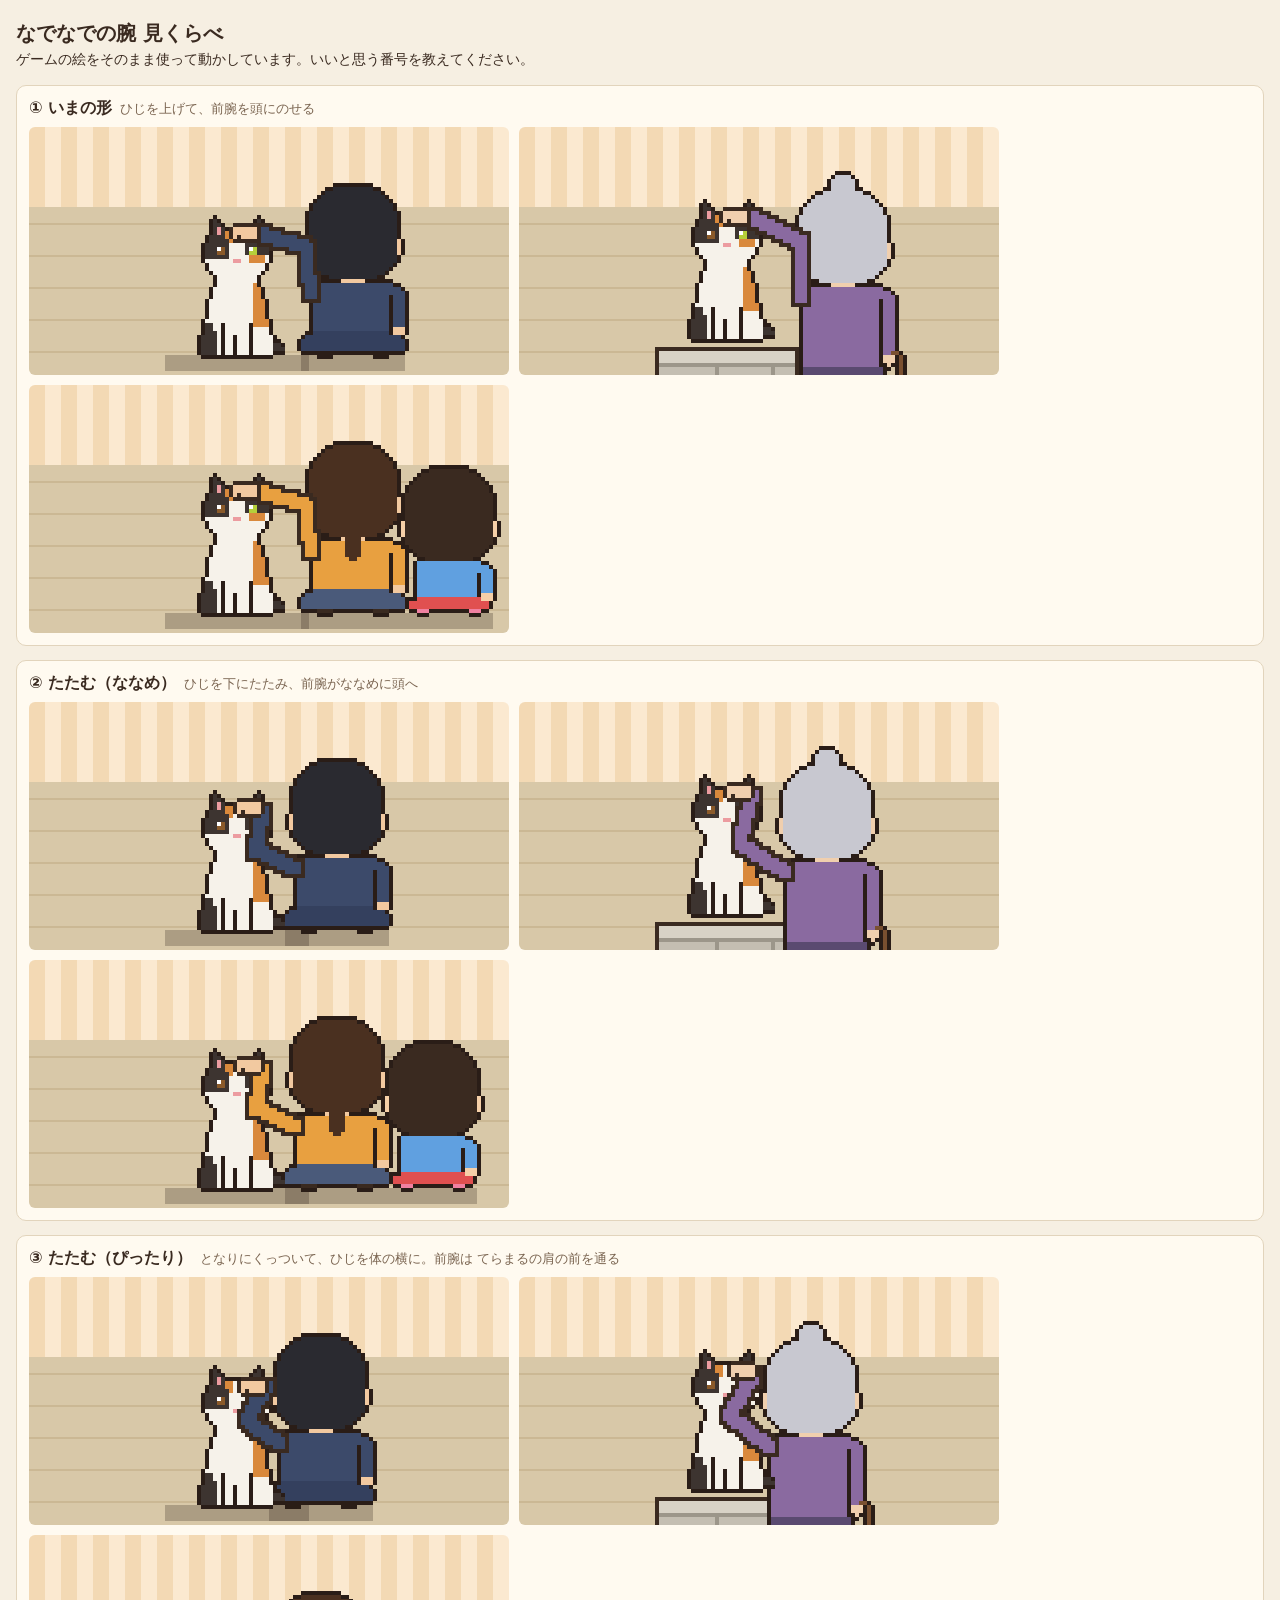
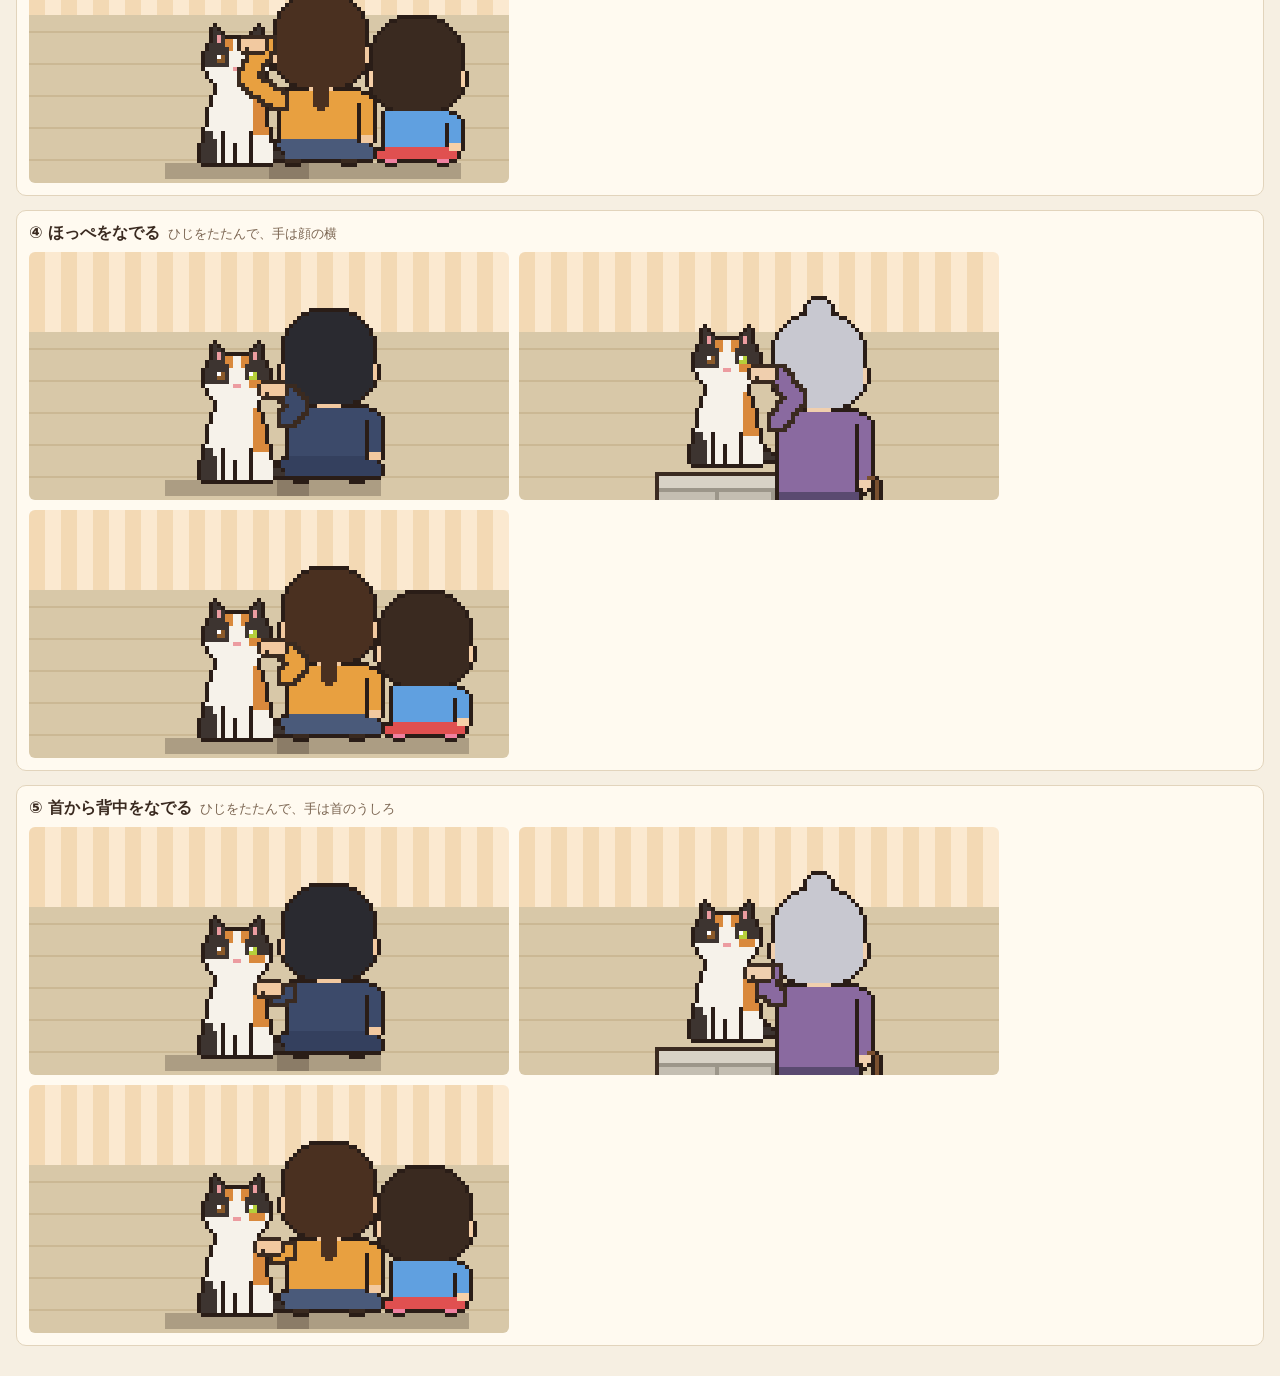
==== sample/arm.html @ d2ca5c2f "なでなでの腕の形を見くらべるサンプルページ（sample/arm.html）。腕の形を ARM_STYLE（あいだ・長さ・ひじの向き・手の位置）で切りかえられるように Co-Authored-By: " ====
<!doctype html>
<html lang="ja">
<head>
  <meta charset="utf-8">
  <base href="../">
  <meta name="viewport" content="width=device-width, initial-scale=1">
  <title>なでなでの腕 見くらべ</title>
  <style>
    :root { --bg: #f6efe2; --ink: #3a2a20; --card: #fffaf0; --line: #e2d4bc; }
    body { margin: 0; background: var(--bg); color: var(--ink); font-family: system-ui, sans-serif; }
    main { max-width: 1520px; margin: 0 auto; padding: 16px; }
    h1 { font-size: 20px; margin: 4px 0 4px; }
    p.note { margin: 0 0 16px; font-size: 14px; }
    section { background: var(--card); border: 1px solid var(--line); border-radius: 10px; padding: 12px; margin-bottom: 14px; }
    h2 { font-size: 16px; margin: 0 0 8px; }
    h2 span { font-weight: normal; font-size: 13px; margin-left: 8px; color: #7a6450; }
    .row { display: flex; gap: 10px; flex-wrap: wrap; }
    canvas.view { width: 480px; max-width: 100%; image-rendering: pixelated; border-radius: 6px; }
    /* ゲームの画面（スプライトを作るために動かすだけ。見せない） */
    #screen, #rotate { display: none !important; }
  </style>
</head>
<body>
  <canvas id="screen" width="320" height="180"></canvas>
  <div id="rotate"><canvas id="rotate-cat" width="22" height="11"></canvas></div>
  <main>
    <h1>なでなでの腕 見くらべ</h1>
    <p class="note">ゲームの絵をそのまま使って動かしています。いいと思う番号を教えてください。</p>
    <div id="list"></div>
  </main>
  <script type="module" src="src/main.js"></script>
  <script type="module">
    import { KamatteScene } from './src/scenes/kamatte.js';

    // 腕の形の候補（gap：てらまると人のあいだ、k：腕の長さ、elbow：ひじの向き、tx・ty：手の位置）
    const STYLES = [
      { name: '① いまの形', sub: 'ひじを上げて、前腕を頭にのせる', arm: { gap: 12, k: 0.56, elbow: 'up', tx: 0, ty: 0 } },
      { name: '② たたむ（ななめ）', sub: 'ひじを下にたたみ、前腕がななめに頭へ', arm: { gap: 8, k: 0.6, elbow: 'down', tx: 1, ty: 0 } },
      { name: '③ たたむ（ぴったり）', sub: 'となりにくっついて、ひじを体の横に。前腕は てらまるの肩の前を通る', arm: { gap: 4, k: 0.66, elbow: 'down', tx: 2, ty: 1 } },
      { name: '④ ほっぺをなでる', sub: 'ひじをたたんで、手は顔の横', arm: { gap: 6, k: 0.62, elbow: 'down', tx: 7, ty: 8 } },
      { name: '⑤ 首から背中をなでる', sub: 'ひじをたたんで、手は首のうしろ', arm: { gap: 6, k: 0.62, elbow: 'down', tx: 6, ty: 14 } },
    ];
    const WHO = ['salaryman', 'grandma', 'family'];

    function waitGame() {
      return new Promise((ok) => {
        const tick = () => (window.teramaru?.scenes ? ok(window.teramaru) : setTimeout(tick, 50));
        tick();
      });
    }

    const game = await waitGame();
    await new Promise((ok) => setTimeout(ok, 300));
    game.startPlay('jutaku');
    await new Promise((ok) => setTimeout(ok, 300));
    const play = game.scenes.top();
    const targetOf = (id) => play.spawner.targets.find((x) => x.id === id);

    const views = [];
    const list = document.getElementById('list');
    for (const st of STYLES) {
      const sec = document.createElement('section');
      sec.innerHTML = `<h2>${st.name}<span>${st.sub}</span></h2>`;
      const row = document.createElement('div');
      row.className = 'row';
      for (const id of WHO) {
        const t = targetOf(id);
        if (!t) continue;
        const sc = new KamatteScene(game, play, t, 'nade');
        sc.armStyle = st.arm;
        sc.phase = 'play';
        const cv = document.createElement('canvas');
        cv.className = 'view';
        cv.width = 240;
        cv.height = 124;
        const ctx = cv.getContext('2d');
        ctx.imageSmoothingEnabled = false;
        row.appendChild(cv);
        views.push({ sc, ctx });
      }
      sec.appendChild(row);
      list.appendChild(sec);
    }

    let last = performance.now();
    function frame(now) {
      const dt = Math.min(0.05, (now - last) / 1000);
      last = now;
      for (const v of views) {
        v.sc.pt += dt;
        v.ctx.clearRect(0, 0, 240, 124);
        v.sc.drawStage(v.ctx, { x: 0, y: 0 });
      }
      requestAnimationFrame(frame);
    }
    requestAnimationFrame(frame);
  </script>
</body>
</html>
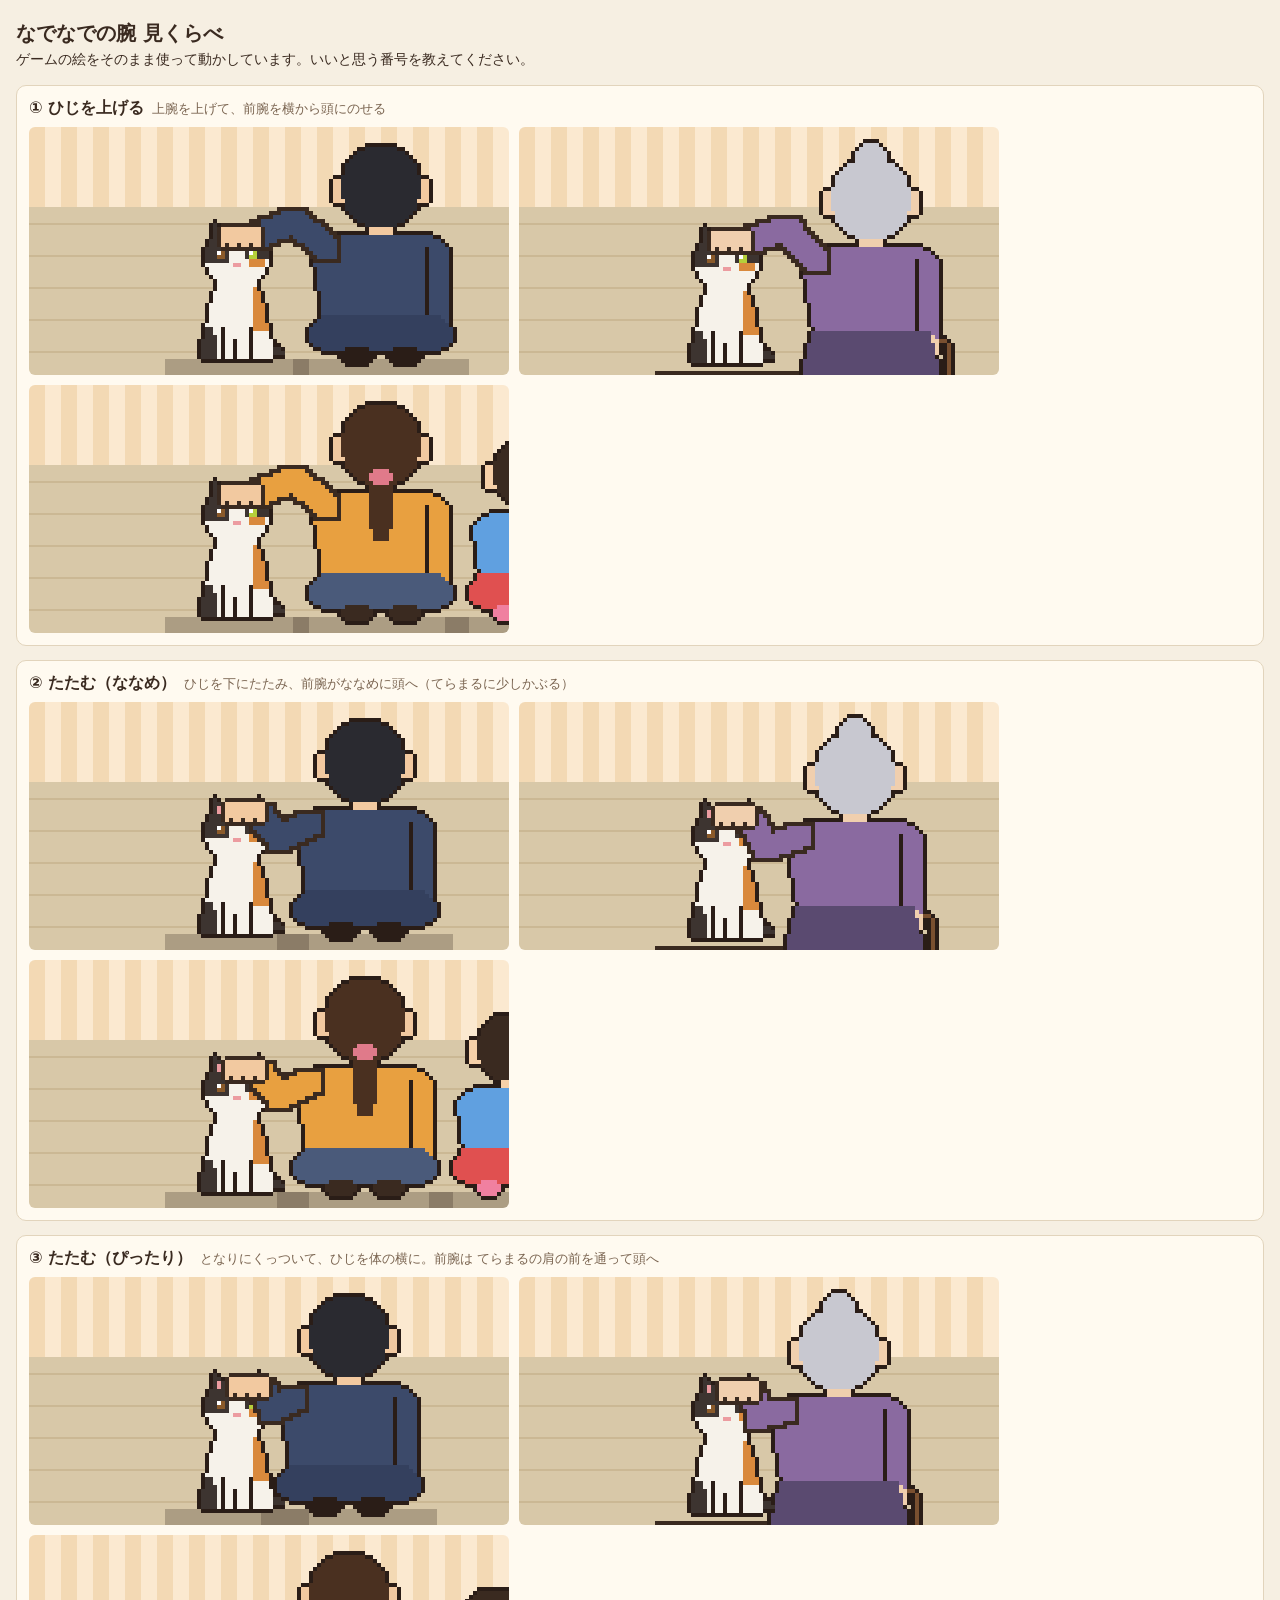
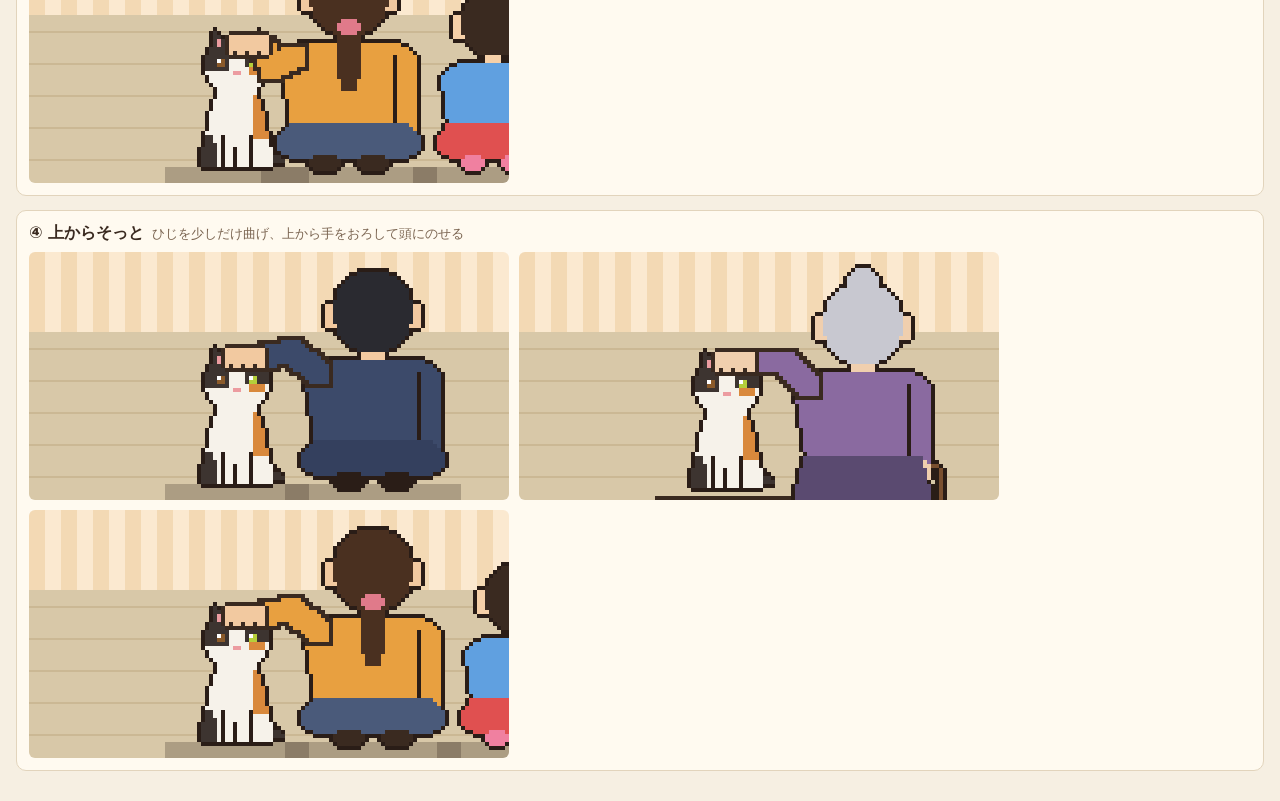
==== commit a59eb2be: "人のなでなで（アップ）：人を大きいうしろ姿に（本物に近い比率で、この大きさで1ドットずつ描く）。腕・手も大きく。見出しは左上へ。サンプルページは頭をなでる腕の形4つ Co-Authored-By: C" ====
--- a/sample/arm.html
+++ b/sample/arm.html
@@ -34,11 +34,10 @@
 
     // 腕の形の候補（gap：てらまると人のあいだ、k：腕の長さ、elbow：ひじの向き、tx・ty：手の位置）
     const STYLES = [
-      { name: '① いまの形', sub: 'ひじを上げて、前腕を頭にのせる', arm: { gap: 12, k: 0.56, elbow: 'up', tx: 0, ty: 0 } },
-      { name: '② たたむ（ななめ）', sub: 'ひじを下にたたみ、前腕がななめに頭へ', arm: { gap: 8, k: 0.6, elbow: 'down', tx: 1, ty: 0 } },
-      { name: '③ たたむ（ぴったり）', sub: 'となりにくっついて、ひじを体の横に。前腕は てらまるの肩の前を通る', arm: { gap: 4, k: 0.66, elbow: 'down', tx: 2, ty: 1 } },
-      { name: '④ ほっぺをなでる', sub: 'ひじをたたんで、手は顔の横', arm: { gap: 6, k: 0.62, elbow: 'down', tx: 7, ty: 8 } },
-      { name: '⑤ 首から背中をなでる', sub: 'ひじをたたんで、手は首のうしろ', arm: { gap: 6, k: 0.62, elbow: 'down', tx: 6, ty: 14 } },
+      { name: '① ひじを上げる', sub: '上腕を上げて、前腕を横から頭にのせる', arm: { gap: 10, k: 0.56, elbow: 'up', tx: 0, ty: 0 } },
+      { name: '② たたむ（ななめ）', sub: 'ひじを下にたたみ、前腕がななめに頭へ（てらまるに少しかぶる）', arm: { gap: 6, k: 0.6, elbow: 'down', tx: 1, ty: 0 } },
+      { name: '③ たたむ（ぴったり）', sub: 'となりにくっついて、ひじを体の横に。前腕は てらまるの肩の前を通って頭へ', arm: { gap: 2, k: 0.66, elbow: 'down', tx: 2, ty: 0 } },
+      { name: '④ 上からそっと', sub: 'ひじを少しだけ曲げ、上から手をおろして頭にのせる', arm: { gap: 8, k: 0.52, elbow: 'up', tx: 1, ty: -1 } },
     ];
     const WHO = ['salaryman', 'grandma', 'family'];
 
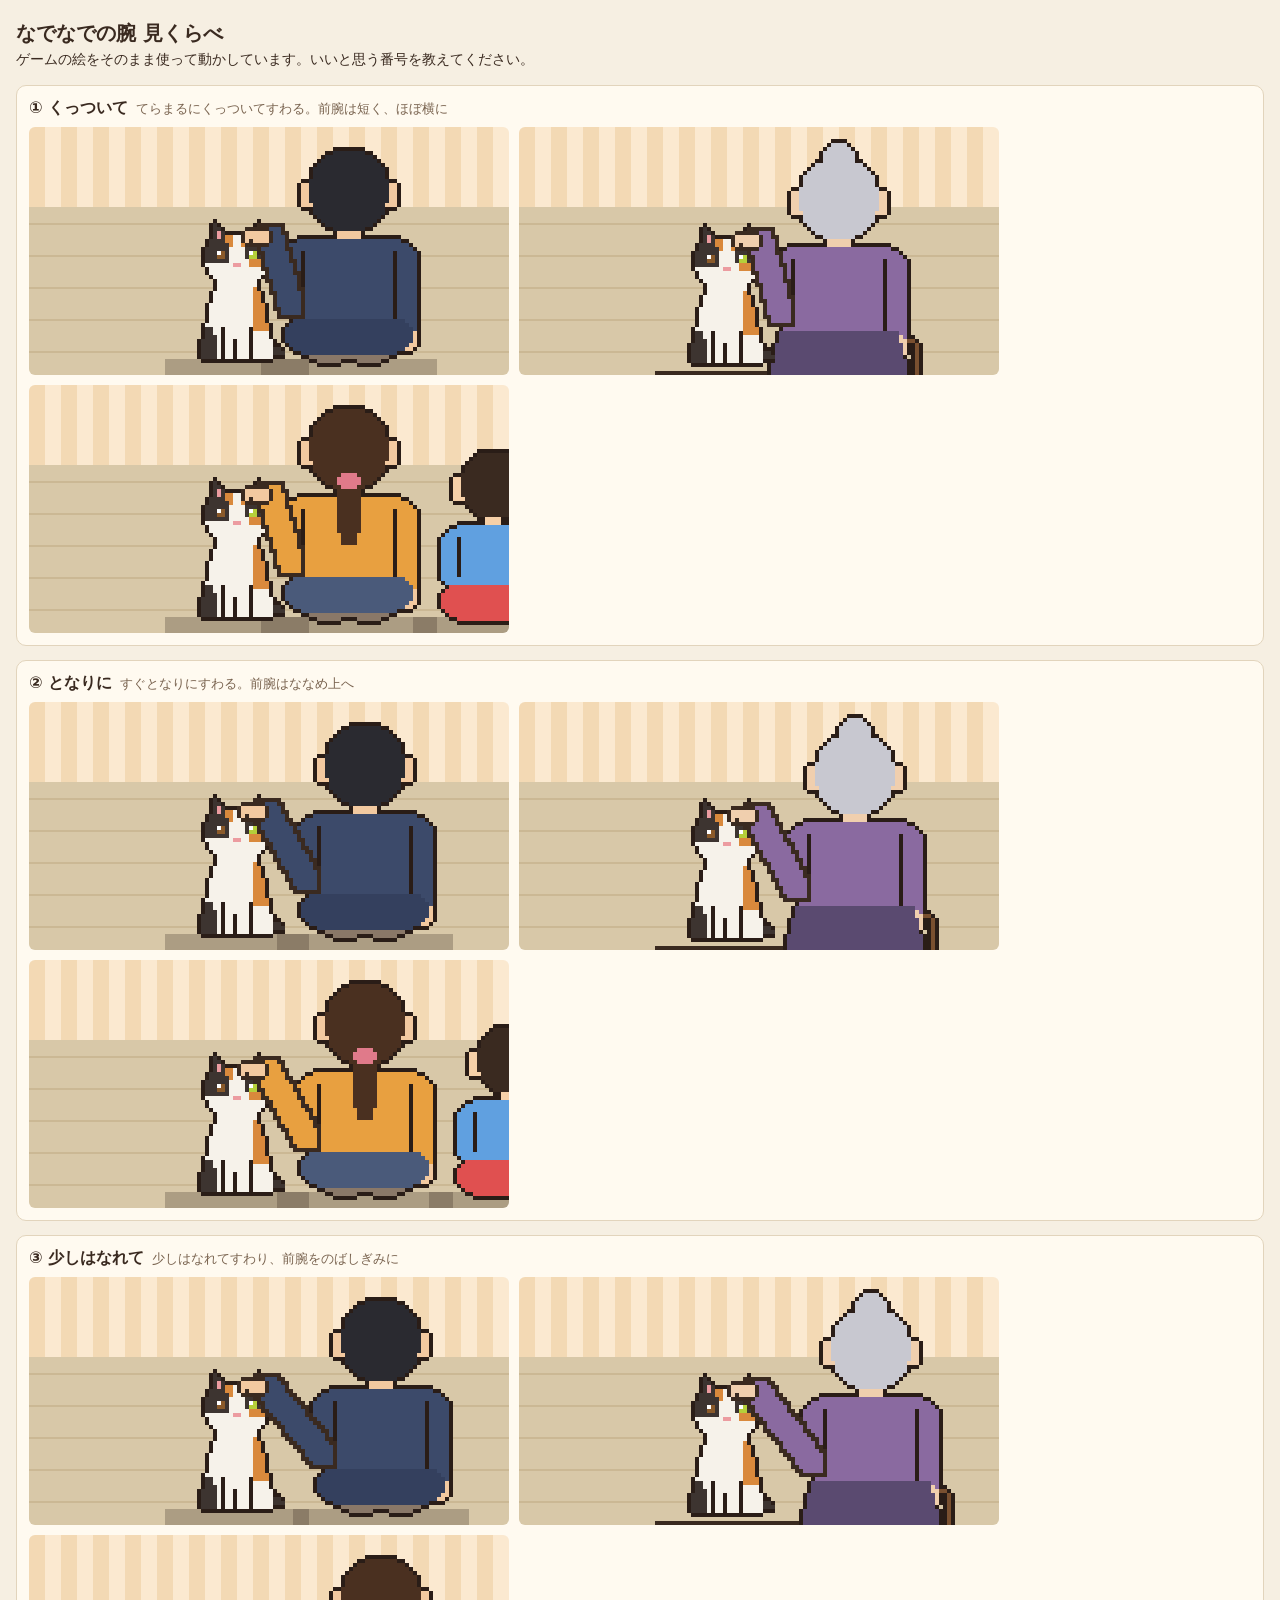
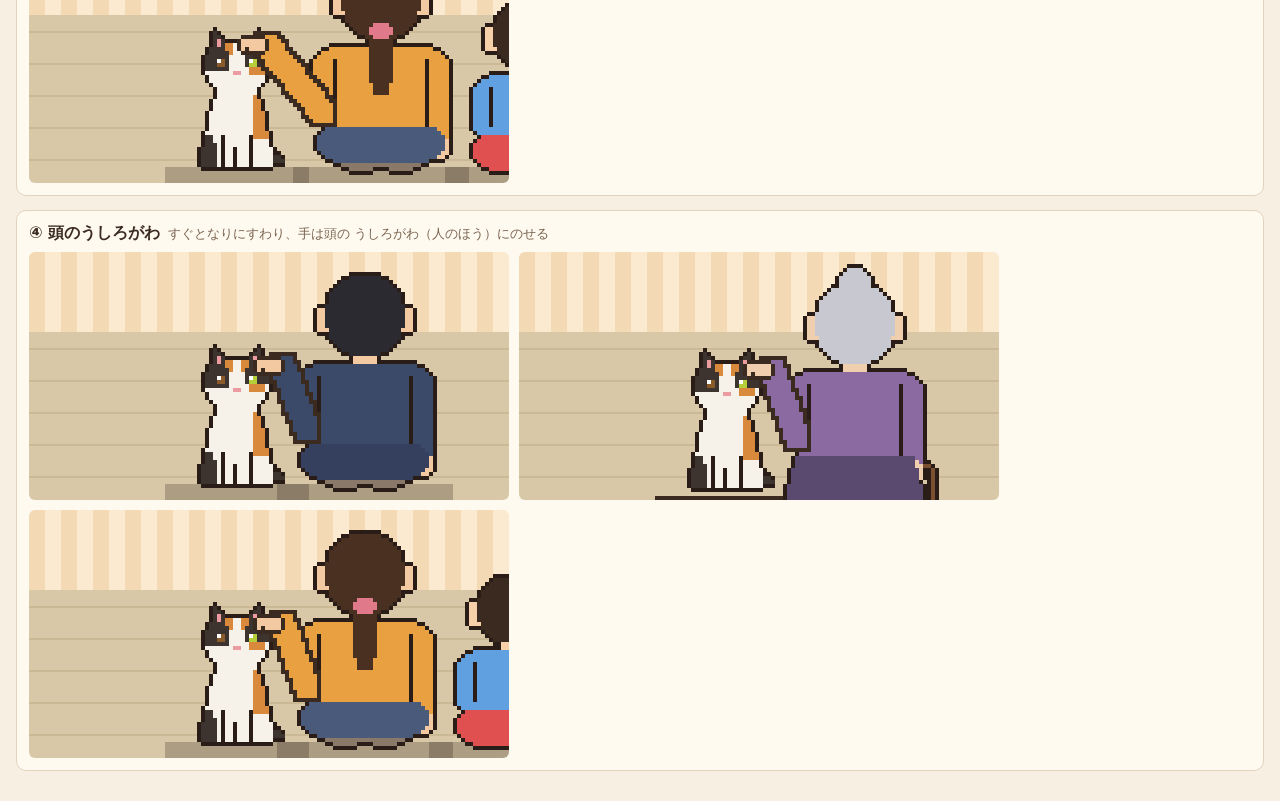
==== commit 9d38d1e1: "人のなでなで（アップ）：左の上腕を体の絵にふくめ（右腕と同じ形でひじまで）、前腕だけ ひじから頭へ。正座のおしりは丸く、くつの裏は下に少しだけ。手は小さく。サンプルは すわる位置4つ Co-Autho" ====
--- a/sample/arm.html
+++ b/sample/arm.html
@@ -32,12 +32,12 @@
   <script type="module">
     import { KamatteScene } from './src/scenes/kamatte.js';
 
-    // 腕の形の候補（gap：てらまると人のあいだ、k：腕の長さ、elbow：ひじの向き、tx・ty：手の位置）
+    // 腕の形の候補（gap：てらまると人のあいだ、tx・ty：手の位置）
     const STYLES = [
-      { name: '① ひじを上げる', sub: '上腕を上げて、前腕を横から頭にのせる', arm: { gap: 10, k: 0.56, elbow: 'up', tx: 0, ty: 0 } },
-      { name: '② たたむ（ななめ）', sub: 'ひじを下にたたみ、前腕がななめに頭へ（てらまるに少しかぶる）', arm: { gap: 6, k: 0.6, elbow: 'down', tx: 1, ty: 0 } },
-      { name: '③ たたむ（ぴったり）', sub: 'となりにくっついて、ひじを体の横に。前腕は てらまるの肩の前を通って頭へ', arm: { gap: 2, k: 0.66, elbow: 'down', tx: 2, ty: 0 } },
-      { name: '④ 上からそっと', sub: 'ひじを少しだけ曲げ、上から手をおろして頭にのせる', arm: { gap: 8, k: 0.52, elbow: 'up', tx: 1, ty: -1 } },
+      { name: '① くっついて', sub: 'てらまるにくっついてすわる。前腕は短く、ほぼ横に', arm: { gap: 2, tx: 3, ty: 0 } },
+      { name: '② となりに', sub: 'すぐとなりにすわる。前腕はななめ上へ', arm: { gap: 6, tx: 2, ty: 0 } },
+      { name: '③ 少しはなれて', sub: '少しはなれてすわり、前腕をのばしぎみに', arm: { gap: 10, tx: 2, ty: 0 } },
+      { name: '④ 頭のうしろがわ', sub: 'すぐとなりにすわり、手は頭の うしろがわ（人のほう）にのせる', arm: { gap: 6, tx: 6, ty: 1 } },
     ];
     const WHO = ['salaryman', 'grandma', 'family'];
 
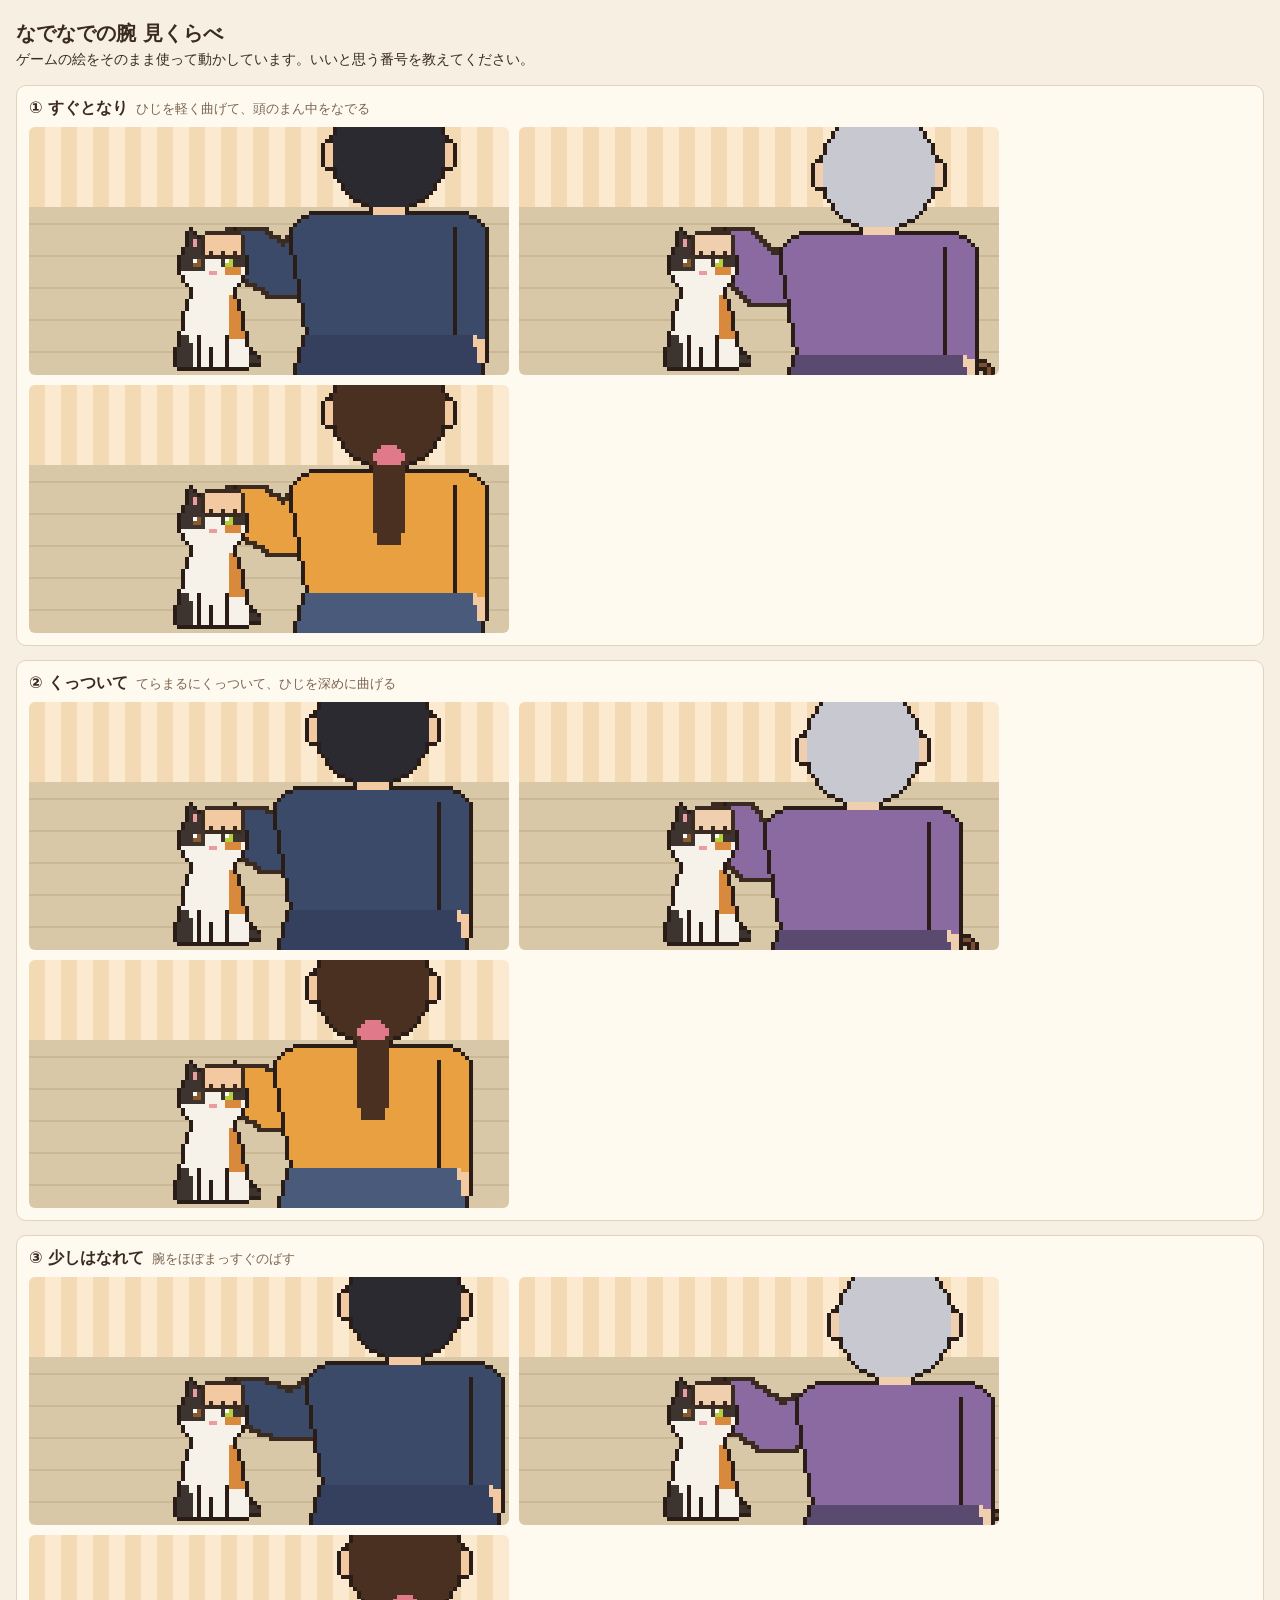
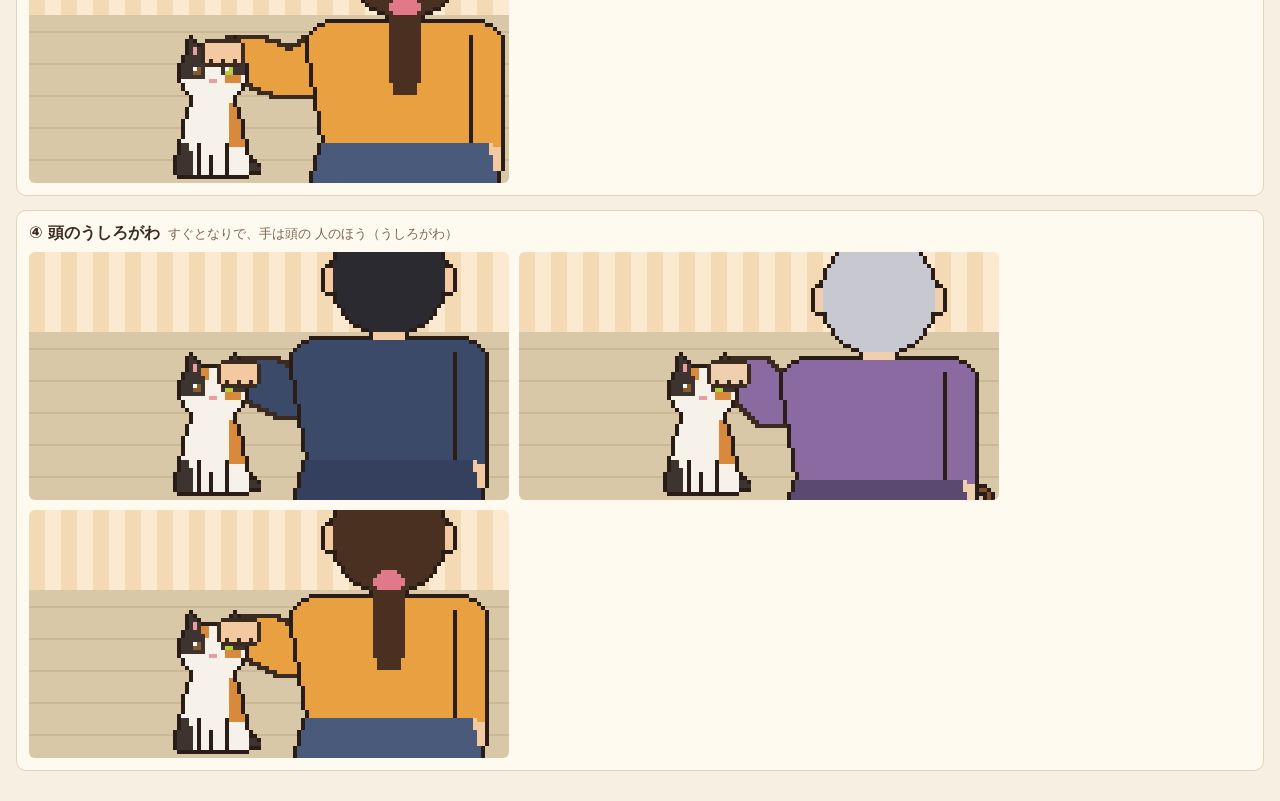
==== commit 9bb50ae2: "人のなでなで（アップ）：人をずっと大きく（胸から下と頭のてっぺんは画面の外）。てらまるの頭が人の肩の高さに来るようにして、腕は肩から頭へ自然にのばす（ひじは下へ軽く曲げる、腕は体のうしろから出る）。手" ====
--- a/sample/arm.html
+++ b/sample/arm.html
@@ -32,12 +32,12 @@
   <script type="module">
     import { KamatteScene } from './src/scenes/kamatte.js';
 
-    // 腕の形の候補（gap：てらまると人のあいだ、tx・ty：手の位置）
+    // 腕の形の候補（gap：てらまると人のあいだ、k：腕の長さ、tx・ty：手の位置）
     const STYLES = [
-      { name: '① くっついて', sub: 'てらまるにくっついてすわる。前腕は短く、ほぼ横に', arm: { gap: 2, tx: 3, ty: 0 } },
-      { name: '② となりに', sub: 'すぐとなりにすわる。前腕はななめ上へ', arm: { gap: 6, tx: 2, ty: 0 } },
-      { name: '③ 少しはなれて', sub: '少しはなれてすわり、前腕をのばしぎみに', arm: { gap: 10, tx: 2, ty: 0 } },
-      { name: '④ 頭のうしろがわ', sub: 'すぐとなりにすわり、手は頭の うしろがわ（人のほう）にのせる', arm: { gap: 6, tx: 6, ty: 1 } },
+      { name: '① すぐとなり', sub: 'ひじを軽く曲げて、頭のまん中をなでる', arm: { gap: 6, k: 0.6, tx: 1, ty: 0 } },
+      { name: '② くっついて', sub: 'てらまるにくっついて、ひじを深めに曲げる', arm: { gap: 2, k: 0.66, tx: 1, ty: 0 } },
+      { name: '③ 少しはなれて', sub: '腕をほぼまっすぐのばす', arm: { gap: 10, k: 0.54, tx: 1, ty: 0 } },
+      { name: '④ 頭のうしろがわ', sub: 'すぐとなりで、手は頭の 人のほう（うしろがわ）', arm: { gap: 6, k: 0.6, tx: 5, ty: 1 } },
     ];
     const WHO = ['salaryman', 'grandma', 'family'];
 
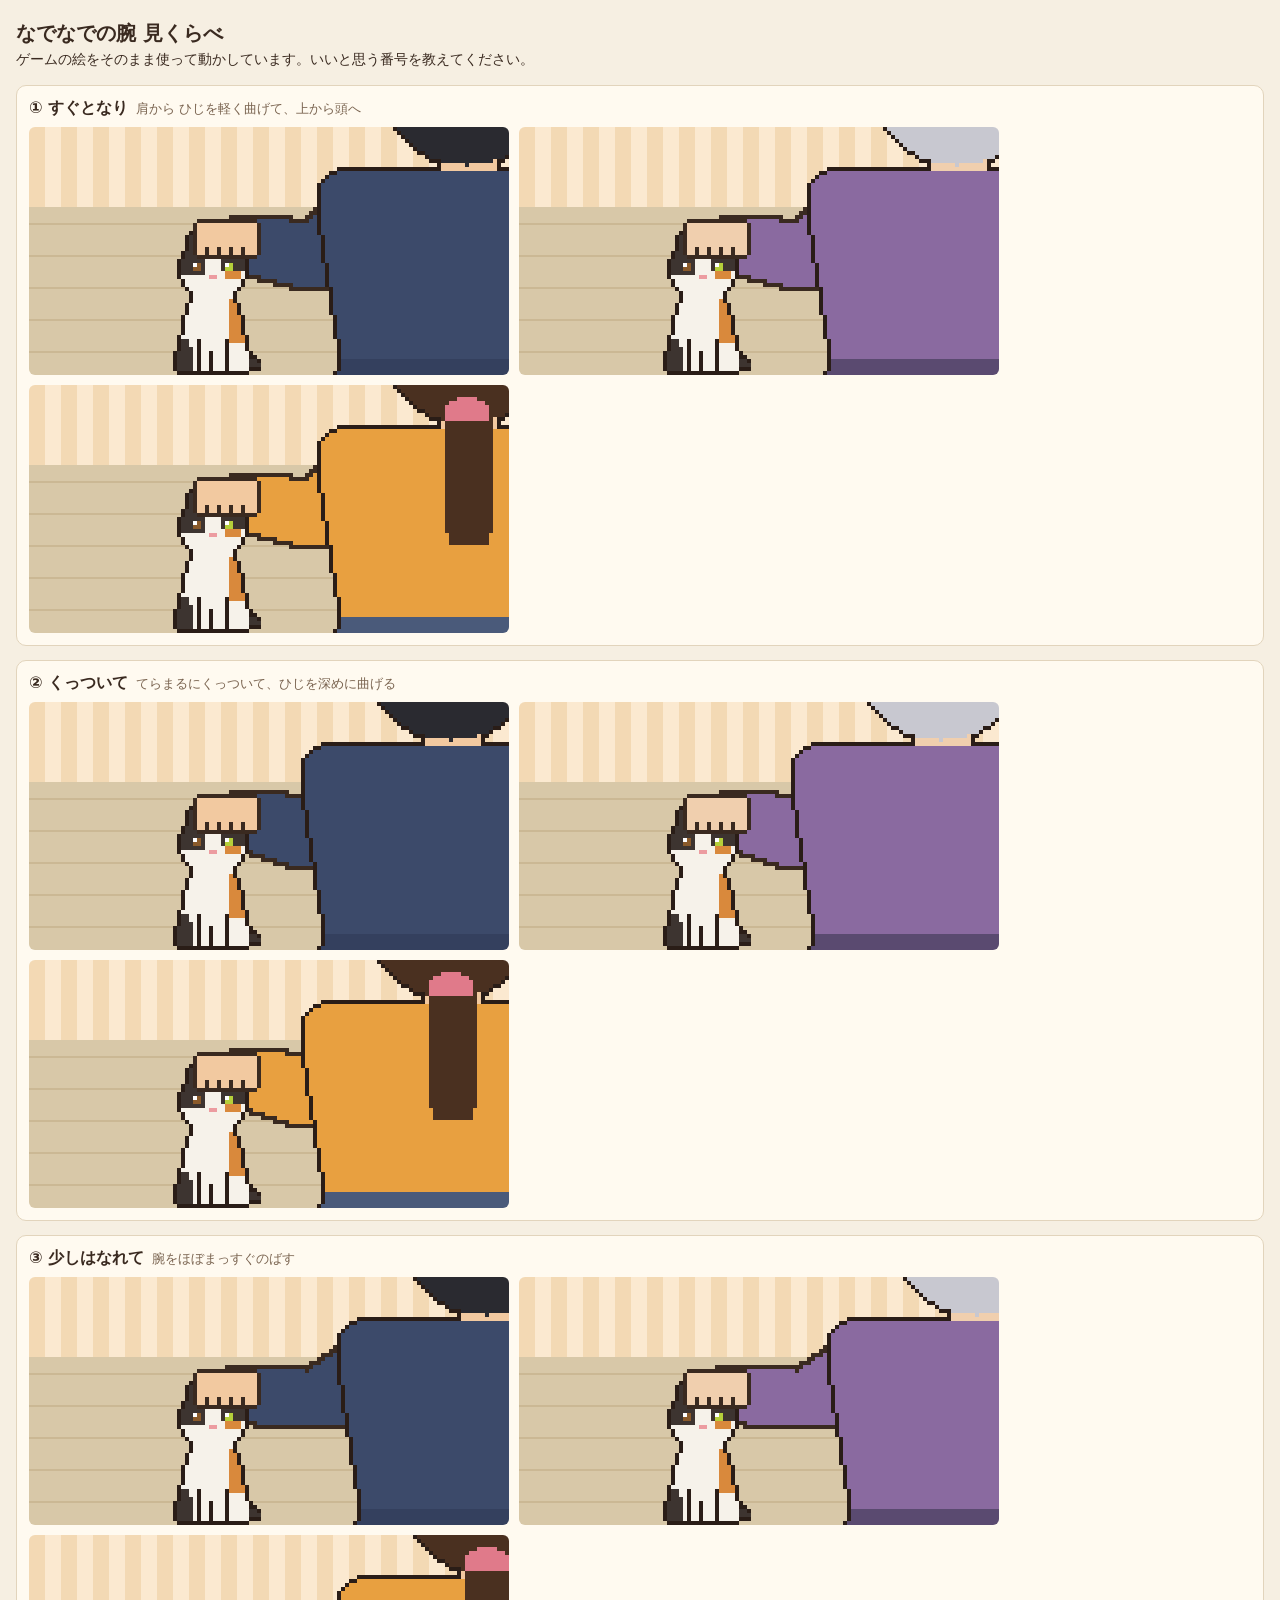
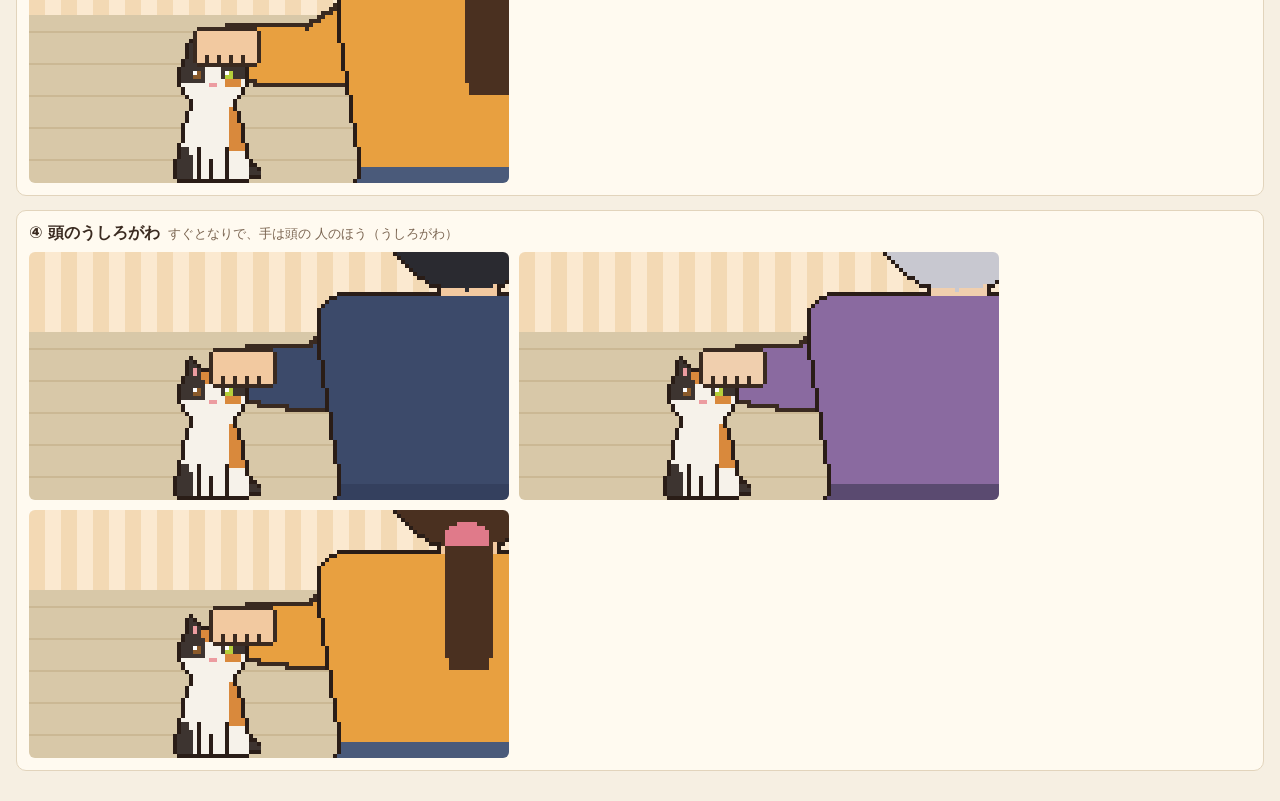
==== commit 600096a5: "人のなでなで（アップ）：人をさらに大きく（2.2倍の大きさで描いたうしろ姿）。写るのは頭の下半分・肩・背中・腕。腕は肩から下へ てらまるの頭にのびる。手は腕の太さに合わせた大きさ Co-Authore" ====
--- a/sample/arm.html
+++ b/sample/arm.html
@@ -34,10 +34,10 @@
 
     // 腕の形の候補（gap：てらまると人のあいだ、k：腕の長さ、tx・ty：手の位置）
     const STYLES = [
-      { name: '① すぐとなり', sub: 'ひじを軽く曲げて、頭のまん中をなでる', arm: { gap: 6, k: 0.6, tx: 1, ty: 0 } },
-      { name: '② くっついて', sub: 'てらまるにくっついて、ひじを深めに曲げる', arm: { gap: 2, k: 0.66, tx: 1, ty: 0 } },
-      { name: '③ 少しはなれて', sub: '腕をほぼまっすぐのばす', arm: { gap: 10, k: 0.54, tx: 1, ty: 0 } },
-      { name: '④ 頭のうしろがわ', sub: 'すぐとなりで、手は頭の 人のほう（うしろがわ）', arm: { gap: 6, k: 0.6, tx: 5, ty: 1 } },
+      { name: '① すぐとなり', sub: '肩から ひじを軽く曲げて、上から頭へ', arm: { gap: 4, k: 0.58, tx: 1, ty: 0 } },
+      { name: '② くっついて', sub: 'てらまるにくっついて、ひじを深めに曲げる', arm: { gap: 0, k: 0.64, tx: 1, ty: 0 } },
+      { name: '③ 少しはなれて', sub: '腕をほぼまっすぐのばす', arm: { gap: 9, k: 0.53, tx: 1, ty: 0 } },
+      { name: '④ 頭のうしろがわ', sub: 'すぐとなりで、手は頭の 人のほう（うしろがわ）', arm: { gap: 4, k: 0.58, tx: 5, ty: 1 } },
     ];
     const WHO = ['salaryman', 'grandma', 'family'];
 
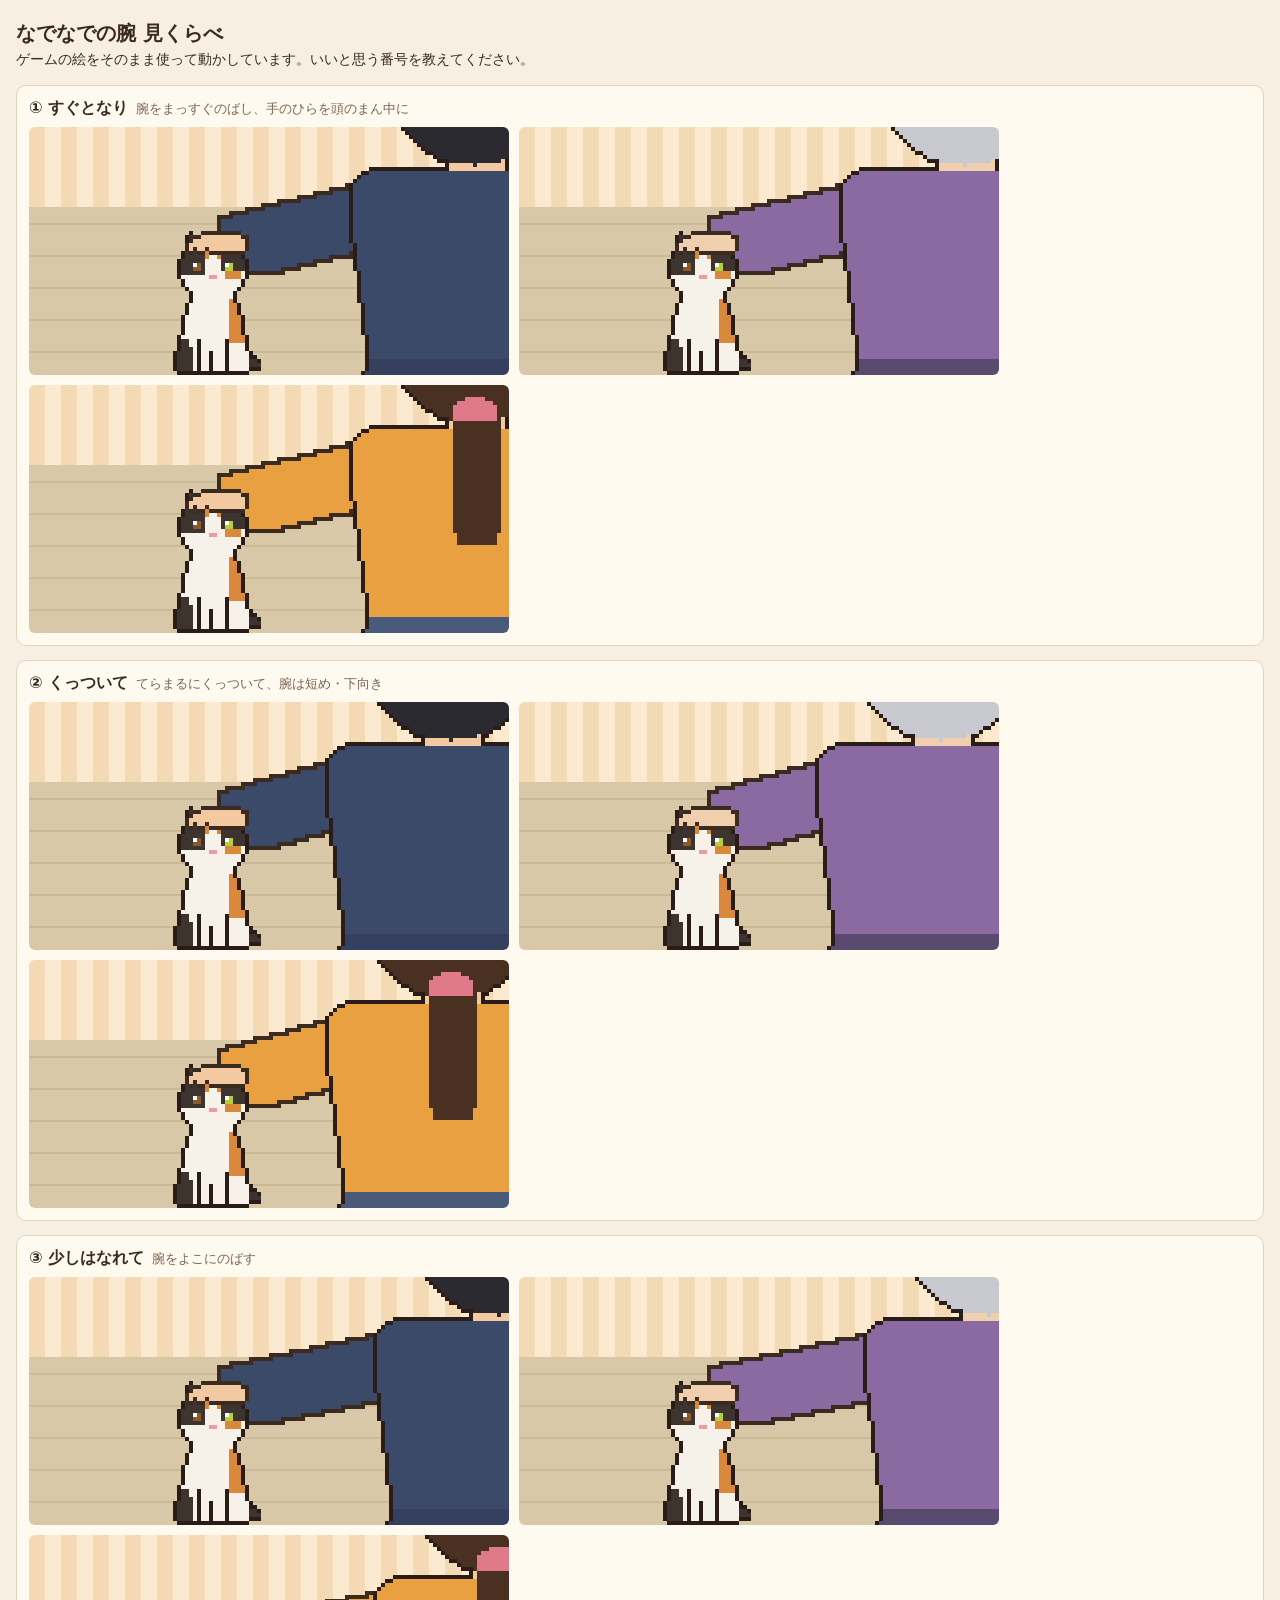
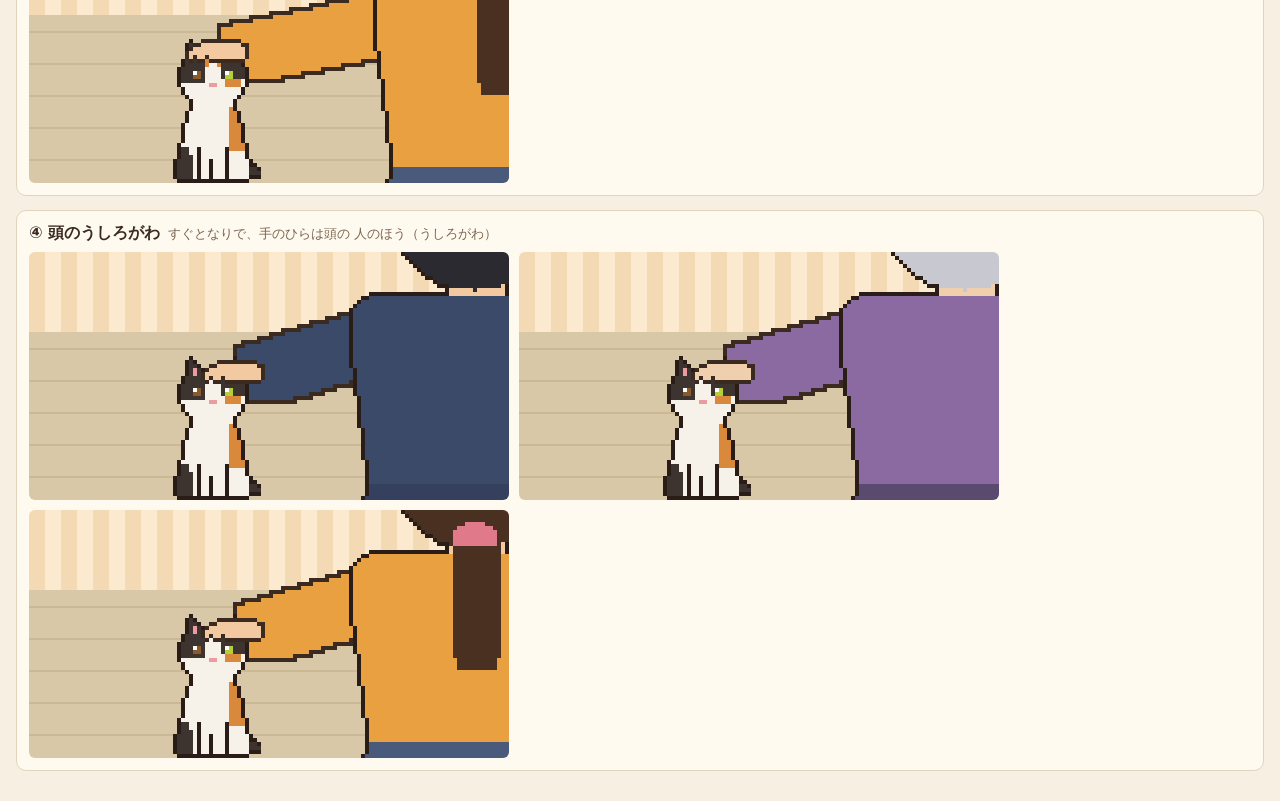
==== commit f602fd2d: "人のなでなで（アップ）：左腕はまっすぐのばし、手のひらを頭にぺたっとのせる（指先は前へ少し丸める）。肩はばをせまく（頭のはばの1.4倍くらい） Co-Authored-By: Claude Opus " ====
--- a/sample/arm.html
+++ b/sample/arm.html
@@ -32,12 +32,12 @@
   <script type="module">
     import { KamatteScene } from './src/scenes/kamatte.js';
 
-    // 腕の形の候補（gap：てらまると人のあいだ、k：腕の長さ、tx・ty：手の位置）
+    // 腕の形の候補（gap：てらまると人のあいだ、tx・ty：手の位置）
     const STYLES = [
-      { name: '① すぐとなり', sub: '肩から ひじを軽く曲げて、上から頭へ', arm: { gap: 4, k: 0.58, tx: 1, ty: 0 } },
-      { name: '② くっついて', sub: 'てらまるにくっついて、ひじを深めに曲げる', arm: { gap: 0, k: 0.64, tx: 1, ty: 0 } },
-      { name: '③ 少しはなれて', sub: '腕をほぼまっすぐのばす', arm: { gap: 9, k: 0.53, tx: 1, ty: 0 } },
-      { name: '④ 頭のうしろがわ', sub: 'すぐとなりで、手は頭の 人のほう（うしろがわ）', arm: { gap: 4, k: 0.58, tx: 5, ty: 1 } },
+      { name: '① すぐとなり', sub: '腕をまっすぐのばし、手のひらを頭のまん中に', arm: { gap: 6, tx: 1, ty: 0 } },
+      { name: '② くっついて', sub: 'てらまるにくっついて、腕は短め・下向き', arm: { gap: 0, tx: 1, ty: 0 } },
+      { name: '③ 少しはなれて', sub: '腕をよこにのばす', arm: { gap: 12, tx: 1, ty: 0 } },
+      { name: '④ 頭のうしろがわ', sub: 'すぐとなりで、手のひらは頭の 人のほう（うしろがわ）', arm: { gap: 6, tx: 5, ty: 1 } },
     ];
     const WHO = ['salaryman', 'grandma', 'family'];
 
